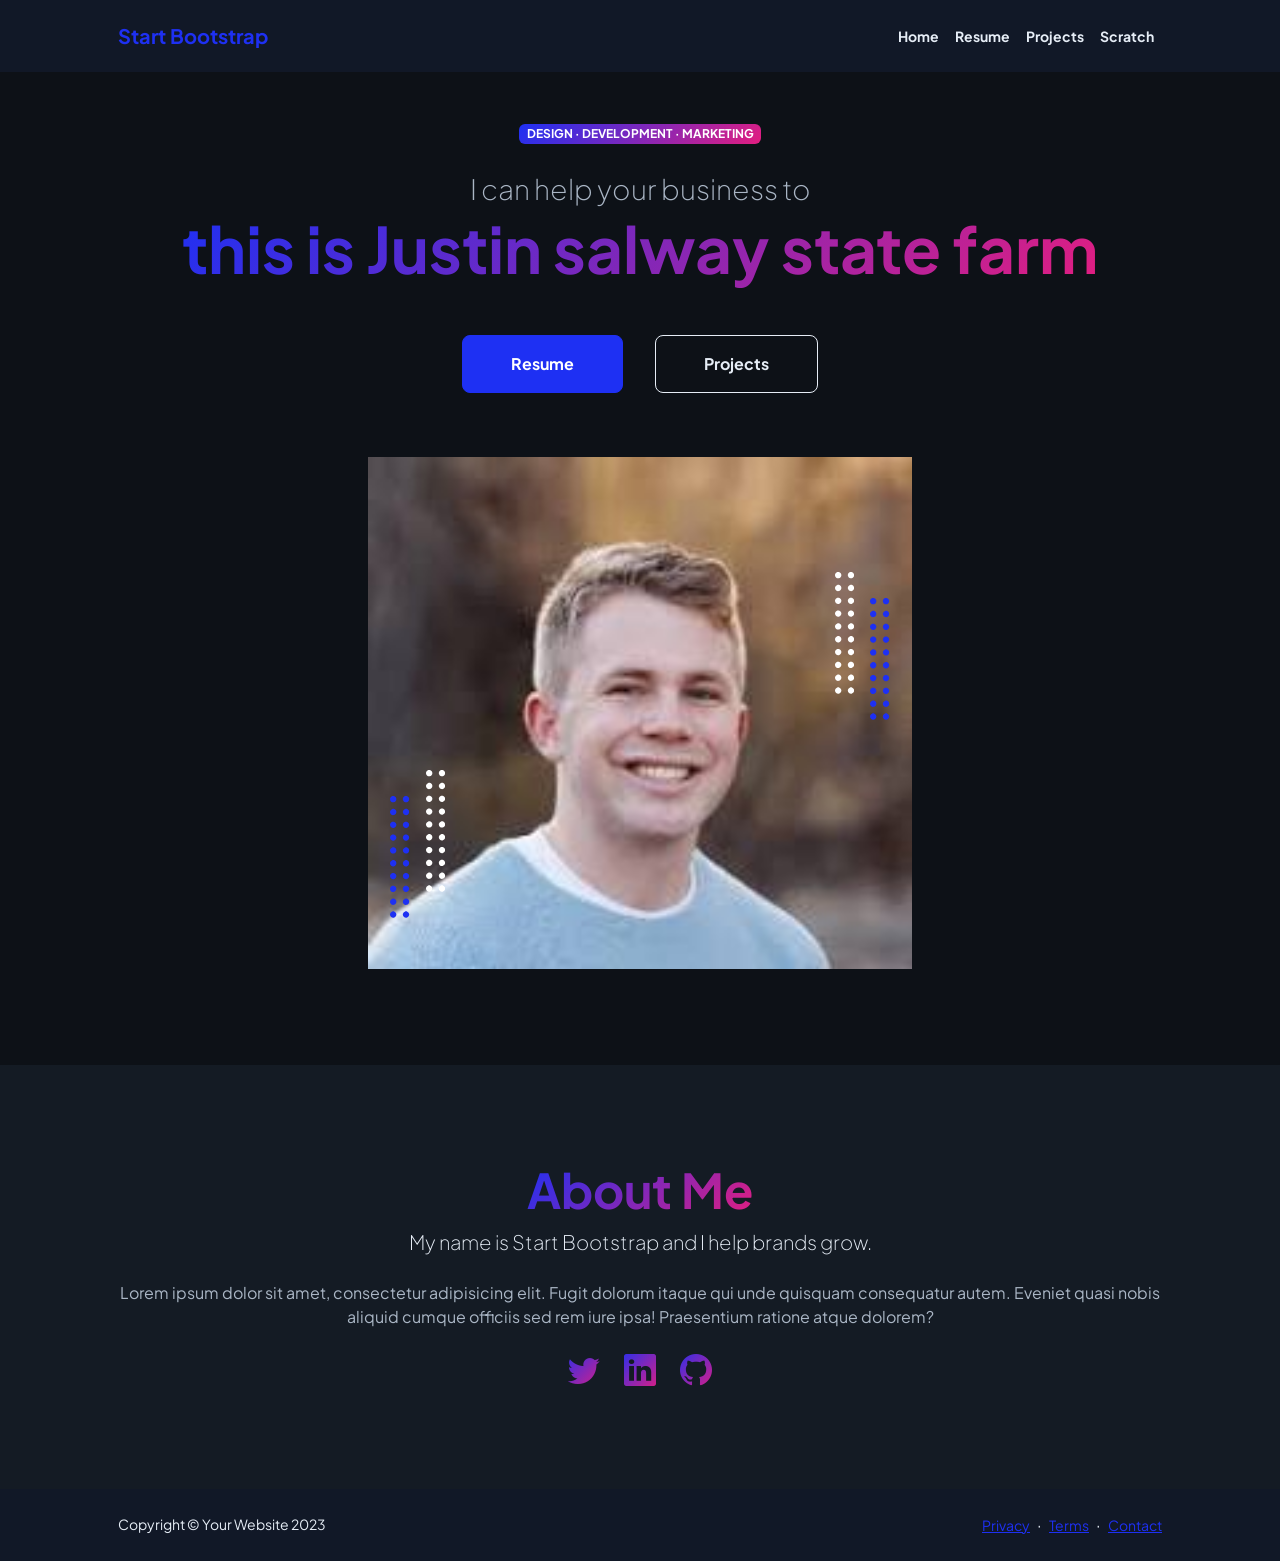
==== index.html @ d8472a76 "Add files via upload" ====
<!DOCTYPE html>
<html lang="en">
    <head>
        <meta charset="utf-8" />
        <meta name="viewport" content="width=device-width, initial-scale=1, shrink-to-fit=no" />
        <meta name="description" content="" />
        <meta name="author" content="" />
        <title>Personal - Start Bootstrap Theme</title>
        <!-- Favicon-->
        <link rel="icon" type="image/x-icon" href="assets/favicon.ico" />
        <!-- Custom Google font-->
        <link rel="preconnect" href="https://fonts.googleapis.com" />
        <link rel="preconnect" href="https://fonts.gstatic.com" crossorigin />
        <link href="https://fonts.googleapis.com/css2?family=Plus+Jakarta+Sans:wght@100;200;300;400;500;600;700;800;900&amp;display=swap" rel="stylesheet" />
        <!-- Bootstrap icons-->
        <link href="https://cdn.jsdelivr.net/npm/bootstrap-icons@1.8.1/font/bootstrap-icons.css" rel="stylesheet" />
        <!-- Core theme CSS (includes Bootstrap)-->
        <link href="css/styles.css" rel="stylesheet" />
    </head>
    <body class="d-flex flex-column h-100">
        <main class="flex-shrink-0">
            <!-- Navigation-->
            <nav class="navbar navbar-expand-lg navbar-light bg-white py-3">
                <div class="container px-5">
                    <a class="navbar-brand" href="index.html"><span class="fw-bolder text-primary">Start Bootstrap</span></a>
                    <button class="navbar-toggler" type="button" data-bs-toggle="collapse" data-bs-target="#navbarSupportedContent" aria-controls="navbarSupportedContent" aria-expanded="false" aria-label="Toggle navigation"><span class="navbar-toggler-icon"></span></button>
                    <div class="collapse navbar-collapse" id="navbarSupportedContent">
                        <ul class="navbar-nav ms-auto mb-2 mb-lg-0 small fw-bolder">
                            <li class="nav-item"><a class="nav-link" href="index.html">Home</a></li>
                            <li class="nav-item"><a class="nav-link" href="resume.html">Resume</a></li>
                            <li class="nav-item"><a class="nav-link" href="projects.html">Projects</a></li>
                            <li class="nav-item"><a class="nav-link" href="scratch.html">Scratch</a></li>
                        </ul>
                    </div>
                </div>
            </nav>
            <!-- Header-->
            <header class="py-5">
                <div class="container px-5 pb-5">
                    <div class="row gx-5 align-items-center">
                        <div class="col-xxl-5">
                            <!-- Header text content-->
                            <div class="text-center text-xxl-start">
                                <div class="badge bg-gradient-primary-to-secondary text-white mb-4"><div class="text-uppercase">Design &middot; Development &middot; Marketing</div></div>
                                <div class="fs-3 fw-light text-muted">I can help your business to</div>
                                <h1 class="display-3 fw-bolder mb-5"><span class="text-gradient d-inline">this is Justin salway state farm</span></h1>
                                <div class="d-grid gap-3 d-sm-flex justify-content-sm-center justify-content-xxl-start mb-3">
                                    <a class="btn btn-primary btn-lg px-5 py-3 me-sm-3 fs-6 fw-bolder" href="resume.html">Resume</a>
                                    <a class="btn btn-outline-dark btn-lg px-5 py-3 fs-6 fw-bolder" href="projects.html">Projects</a>
                                </div>
                            </div>
                        </div>
                        <div class="col-xxl-7">
                            <!-- Header profile picture-->
                            <div class="d-flex justify-content-center mt-5 mt-xxl-0">
                                <div class="profile bg-gradient-primary-to-secondary">
                                    <!-- TIP: For best results, use a photo with a transparent background like the demo example below-->
                                    <!-- Watch a tutorial on how to do this on YouTube (link)-->
                                    <img class="profile-img" src="assets/profile.jpg" alt="..." />
                                    <div class="dots-1">
                                        <!-- SVG Dots-->
                                        <svg version="1.1" xmlns="http://www.w3.org/2000/svg" xmlns:xlink="http://www.w3.org/1999/xlink" x="0px" y="0px" viewBox="0 0 191.6 1215.4" style="enable-background: new 0 0 191.6 1215.4" xml:space="preserve">
                                            <g transform="translate(0.000000,1280.000000) scale(0.100000,-0.100000)">
                                                <path d="M227.7,12788.6c-105-35-200-141-222-248c-43-206,163-412,369-369c155,32,275,190,260,339c-11,105-90,213-190,262        C383.7,12801.6,289.7,12808.6,227.7,12788.6z"></path>
                                                <path d="M1507.7,12788.6c-151-50-253-216-222-362c25-119,136-230,254-255c194-41,395,142,375,339c-11,105-90,213-190,262        C1663.7,12801.6,1569.7,12808.6,1507.7,12788.6z"></path>
                                                <path d="M227.7,11508.6c-105-35-200-141-222-248c-43-206,163-412,369-369c155,32,275,190,260,339c-11,105-90,213-190,262        C383.7,11521.6,289.7,11528.6,227.7,11508.6z"></path>
                                                <path d="M1507.7,11508.6c-151-50-253-216-222-362c25-119,136-230,254-255c194-41,395,142,375,339c-11,105-90,213-190,262        C1663.7,11521.6,1569.7,11528.6,1507.7,11508.6z"></path>
                                                <path d="M227.7,10228.6c-105-35-200-141-222-248c-43-206,163-412,369-369c155,32,275,190,260,339c-11,105-90,213-190,262        C383.7,10241.6,289.7,10248.6,227.7,10228.6z"></path>
                                                <path d="M1507.7,10228.6c-105-35-200-141-222-248c-43-206,163-412,369-369c155,32,275,190,260,339c-11,105-90,213-190,262        C1663.7,10241.6,1569.7,10248.6,1507.7,10228.6z"></path>
                                                <path d="M227.7,8948.6c-105-35-200-141-222-248c-43-206,163-412,369-369c155,32,275,190,260,339c-11,105-90,213-190,262        C383.7,8961.6,289.7,8968.6,227.7,8948.6z"></path>
                                                <path d="M1507.7,8948.6c-105-35-200-141-222-248c-43-206,163-412,369-369c155,32,275,190,260,339c-11,105-90,213-190,262        C1663.7,8961.6,1569.7,8968.6,1507.7,8948.6z"></path>
                                                <path d="M227.7,7668.6c-105-35-200-141-222-248c-43-206,163-412,369-369c155,32,275,190,260,339c-11,105-90,213-190,262        C383.7,7681.6,289.7,7688.6,227.7,7668.6z"></path>
                                                <path d="M1507.7,7668.6c-105-35-200-141-222-248c-43-206,163-412,369-369c155,32,275,190,260,339c-11,105-90,213-190,262        C1663.7,7681.6,1569.7,7688.6,1507.7,7668.6z"></path>
                                                <path d="M227.7,6388.6c-105-35-200-141-222-248c-43-206,163-412,369-369c155,32,275,190,260,339c-11,105-90,213-190,262        C383.7,6401.6,289.7,6408.6,227.7,6388.6z"></path>
                                                <path d="M1507.7,6388.6c-105-35-200-141-222-248c-43-206,163-412,369-369c155,32,275,190,260,339c-11,105-90,213-190,262        C1663.7,6401.6,1569.7,6408.6,1507.7,6388.6z"></path>
                                                <path d="M227.7,5108.6c-105-35-200-141-222-248c-43-206,163-412,369-369c155,32,275,190,260,339c-11,105-90,213-190,262        C383.7,5121.6,289.7,5128.6,227.7,5108.6z"></path>
                                                <path d="M1507.7,5108.6c-105-35-200-141-222-248c-43-206,163-412,369-369c155,32,275,190,260,339c-11,105-90,213-190,262        C1663.7,5121.6,1569.7,5128.6,1507.7,5108.6z"></path>
                                                <path d="M227.7,3828.6c-105-35-200-141-222-248c-43-206,163-412,369-369c155,32,275,190,260,339c-11,105-90,213-190,262        C383.7,3841.6,289.7,3848.6,227.7,3828.6z"></path>
                                                <path d="M1507.7,3828.6c-105-35-200-141-222-248c-43-206,163-412,369-369c155,32,275,190,260,339c-11,105-90,213-190,262        C1663.7,3841.6,1569.7,3848.6,1507.7,3828.6z"></path>
                                                <path d="M227.7,2548.6c-105-35-200-141-222-248c-43-206,163-412,369-369c155,32,275,190,260,339c-11,105-90,213-190,262        C383.7,2561.6,289.7,2568.6,227.7,2548.6z"></path>
                                                <path d="M1507.7,2548.6c-105-35-200-141-222-248c-43-206,163-412,369-369c155,32,275,190,260,339c-11,105-90,213-190,262        C1663.7,2561.6,1569.7,2568.6,1507.7,2548.6z"></path>
                                                <path d="M227.7,1268.6c-105-35-200-141-222-248c-43-206,163-412,369-369c155,32,275,190,260,339c-11,105-90,213-190,262        C383.7,1281.6,289.7,1288.6,227.7,1268.6z"></path>
                                                <path d="M1507.7,1268.6c-105-35-200-141-222-248c-43-206,163-412,369-369c155,32,275,190,260,339c-11,105-90,213-190,262        C1663.7,1281.6,1569.7,1288.6,1507.7,1268.6z"></path>
                                            </g>
                                        </svg>
                                        <!-- END of SVG dots-->
                                    </div>
                                    <div class="dots-2">
                                        <!-- SVG Dots-->
                                        <svg version="1.1" xmlns="http://www.w3.org/2000/svg" xmlns:xlink="http://www.w3.org/1999/xlink" x="0px" y="0px" viewBox="0 0 191.6 1215.4" style="enable-background: new 0 0 191.6 1215.4" xml:space="preserve">
                                            <g transform="translate(0.000000,1280.000000) scale(0.100000,-0.100000)">
                                                <path d="M227.7,12788.6c-105-35-200-141-222-248c-43-206,163-412,369-369c155,32,275,190,260,339c-11,105-90,213-190,262        C383.7,12801.6,289.7,12808.6,227.7,12788.6z"></path>
                                                <path d="M1507.7,12788.6c-151-50-253-216-222-362c25-119,136-230,254-255c194-41,395,142,375,339c-11,105-90,213-190,262        C1663.7,12801.6,1569.7,12808.6,1507.7,12788.6z"></path>
                                                <path d="M227.7,11508.6c-105-35-200-141-222-248c-43-206,163-412,369-369c155,32,275,190,260,339c-11,105-90,213-190,262        C383.7,11521.6,289.7,11528.6,227.7,11508.6z"></path>
                                                <path d="M1507.7,11508.6c-151-50-253-216-222-362c25-119,136-230,254-255c194-41,395,142,375,339c-11,105-90,213-190,262        C1663.7,11521.6,1569.7,11528.6,1507.7,11508.6z"></path>
                                                <path d="M227.7,10228.6c-105-35-200-141-222-248c-43-206,163-412,369-369c155,32,275,190,260,339c-11,105-90,213-190,262        C383.7,10241.6,289.7,10248.6,227.7,10228.6z"></path>
                                                <path d="M1507.7,10228.6c-105-35-200-141-222-248c-43-206,163-412,369-369c155,32,275,190,260,339c-11,105-90,213-190,262        C1663.7,10241.6,1569.7,10248.6,1507.7,10228.6z"></path>
                                                <path d="M227.7,8948.6c-105-35-200-141-222-248c-43-206,163-412,369-369c155,32,275,190,260,339c-11,105-90,213-190,262        C383.7,8961.6,289.7,8968.6,227.7,8948.6z"></path>
                                                <path d="M1507.7,8948.6c-105-35-200-141-222-248c-43-206,163-412,369-369c155,32,275,190,260,339c-11,105-90,213-190,262        C1663.7,8961.6,1569.7,8968.6,1507.7,8948.6z"></path>
                                                <path d="M227.7,7668.6c-105-35-200-141-222-248c-43-206,163-412,369-369c155,32,275,190,260,339c-11,105-90,213-190,262        C383.7,7681.6,289.7,7688.6,227.7,7668.6z"></path>
                                                <path d="M1507.7,7668.6c-105-35-200-141-222-248c-43-206,163-412,369-369c155,32,275,190,260,339c-11,105-90,213-190,262        C1663.7,7681.6,1569.7,7688.6,1507.7,7668.6z"></path>
                                                <path d="M227.7,6388.6c-105-35-200-141-222-248c-43-206,163-412,369-369c155,32,275,190,260,339c-11,105-90,213-190,262        C383.7,6401.6,289.7,6408.6,227.7,6388.6z"></path>
                                                <path d="M1507.7,6388.6c-105-35-200-141-222-248c-43-206,163-412,369-369c155,32,275,190,260,339c-11,105-90,213-190,262        C1663.7,6401.6,1569.7,6408.6,1507.7,6388.6z"></path>
                                                <path d="M227.7,5108.6c-105-35-200-141-222-248c-43-206,163-412,369-369c155,32,275,190,260,339c-11,105-90,213-190,262        C383.7,5121.6,289.7,5128.6,227.7,5108.6z"></path>
                                                <path d="M1507.7,5108.6c-105-35-200-141-222-248c-43-206,163-412,369-369c155,32,275,190,260,339c-11,105-90,213-190,262        C1663.7,5121.6,1569.7,5128.6,1507.7,5108.6z"></path>
                                                <path d="M227.7,3828.6c-105-35-200-141-222-248c-43-206,163-412,369-369c155,32,275,190,260,339c-11,105-90,213-190,262        C383.7,3841.6,289.7,3848.6,227.7,3828.6z"></path>
                                                <path d="M1507.7,3828.6c-105-35-200-141-222-248c-43-206,163-412,369-369c155,32,275,190,260,339c-11,105-90,213-190,262        C1663.7,3841.6,1569.7,3848.6,1507.7,3828.6z"></path>
                                                <path d="M227.7,2548.6c-105-35-200-141-222-248c-43-206,163-412,369-369c155,32,275,190,260,339c-11,105-90,213-190,262        C383.7,2561.6,289.7,2568.6,227.7,2548.6z"></path>
                                                <path d="M1507.7,2548.6c-105-35-200-141-222-248c-43-206,163-412,369-369c155,32,275,190,260,339c-11,105-90,213-190,262        C1663.7,2561.6,1569.7,2568.6,1507.7,2548.6z"></path>
                                                <path d="M227.7,1268.6c-105-35-200-141-222-248c-43-206,163-412,369-369c155,32,275,190,260,339c-11,105-90,213-190,262        C383.7,1281.6,289.7,1288.6,227.7,1268.6z"></path>
                                                <path d="M1507.7,1268.6c-105-35-200-141-222-248c-43-206,163-412,369-369c155,32,275,190,260,339c-11,105-90,213-190,262        C1663.7,1281.6,1569.7,1288.6,1507.7,1268.6z"></path>
                                            </g>
                                        </svg>
                                        <!-- END of SVG dots-->
                                    </div>
                                    <div class="dots-3">
                                        <!-- SVG Dots-->
                                        <svg version="1.1" xmlns="http://www.w3.org/2000/svg" xmlns:xlink="http://www.w3.org/1999/xlink" x="0px" y="0px" viewBox="0 0 191.6 1215.4" style="enable-background: new 0 0 191.6 1215.4" xml:space="preserve">
                                            <g transform="translate(0.000000,1280.000000) scale(0.100000,-0.100000)">
                                                <path d="M227.7,12788.6c-105-35-200-141-222-248c-43-206,163-412,369-369c155,32,275,190,260,339c-11,105-90,213-190,262        C383.7,12801.6,289.7,12808.6,227.7,12788.6z"></path>
                                                <path d="M1507.7,12788.6c-151-50-253-216-222-362c25-119,136-230,254-255c194-41,395,142,375,339c-11,105-90,213-190,262        C1663.7,12801.6,1569.7,12808.6,1507.7,12788.6z"></path>
                                                <path d="M227.7,11508.6c-105-35-200-141-222-248c-43-206,163-412,369-369c155,32,275,190,260,339c-11,105-90,213-190,262        C383.7,11521.6,289.7,11528.6,227.7,11508.6z"></path>
                                                <path d="M1507.7,11508.6c-151-50-253-216-222-362c25-119,136-230,254-255c194-41,395,142,375,339c-11,105-90,213-190,262        C1663.7,11521.6,1569.7,11528.6,1507.7,11508.6z"></path>
                                                <path d="M227.7,10228.6c-105-35-200-141-222-248c-43-206,163-412,369-369c155,32,275,190,260,339c-11,105-90,213-190,262        C383.7,10241.6,289.7,10248.6,227.7,10228.6z"></path>
                                                <path d="M1507.7,10228.6c-105-35-200-141-222-248c-43-206,163-412,369-369c155,32,275,190,260,339c-11,105-90,213-190,262        C1663.7,10241.6,1569.7,10248.6,1507.7,10228.6z"></path>
                                                <path d="M227.7,8948.6c-105-35-200-141-222-248c-43-206,163-412,369-369c155,32,275,190,260,339c-11,105-90,213-190,262        C383.7,8961.6,289.7,8968.6,227.7,8948.6z"></path>
                                                <path d="M1507.7,8948.6c-105-35-200-141-222-248c-43-206,163-412,369-369c155,32,275,190,260,339c-11,105-90,213-190,262        C1663.7,8961.6,1569.7,8968.6,1507.7,8948.6z"></path>
                                                <path d="M227.7,7668.6c-105-35-200-141-222-248c-43-206,163-412,369-369c155,32,275,190,260,339c-11,105-90,213-190,262        C383.7,7681.6,289.7,7688.6,227.7,7668.6z"></path>
                                                <path d="M1507.7,7668.6c-105-35-200-141-222-248c-43-206,163-412,369-369c155,32,275,190,260,339c-11,105-90,213-190,262        C1663.7,7681.6,1569.7,7688.6,1507.7,7668.6z"></path>
                                                <path d="M227.7,6388.6c-105-35-200-141-222-248c-43-206,163-412,369-369c155,32,275,190,260,339c-11,105-90,213-190,262        C383.7,6401.6,289.7,6408.6,227.7,6388.6z"></path>
                                                <path d="M1507.7,6388.6c-105-35-200-141-222-248c-43-206,163-412,369-369c155,32,275,190,260,339c-11,105-90,213-190,262        C1663.7,6401.6,1569.7,6408.6,1507.7,6388.6z"></path>
                                                <path d="M227.7,5108.6c-105-35-200-141-222-248c-43-206,163-412,369-369c155,32,275,190,260,339c-11,105-90,213-190,262        C383.7,5121.6,289.7,5128.6,227.7,5108.6z"></path>
                                                <path d="M1507.7,5108.6c-105-35-200-141-222-248c-43-206,163-412,369-369c155,32,275,190,260,339c-11,105-90,213-190,262        C1663.7,5121.6,1569.7,5128.6,1507.7,5108.6z"></path>
                                                <path d="M227.7,3828.6c-105-35-200-141-222-248c-43-206,163-412,369-369c155,32,275,190,260,339c-11,105-90,213-190,262        C383.7,3841.6,289.7,3848.6,227.7,3828.6z"></path>
                                                <path d="M1507.7,3828.6c-105-35-200-141-222-248c-43-206,163-412,369-369c155,32,275,190,260,339c-11,105-90,213-190,262        C1663.7,3841.6,1569.7,3848.6,1507.7,3828.6z"></path>
                                                <path d="M227.7,2548.6c-105-35-200-141-222-248c-43-206,163-412,369-369c155,32,275,190,260,339c-11,105-90,213-190,262        C383.7,2561.6,289.7,2568.6,227.7,2548.6z"></path>
                                                <path d="M1507.7,2548.6c-105-35-200-141-222-248c-43-206,163-412,369-369c155,32,275,190,260,339c-11,105-90,213-190,262        C1663.7,2561.6,1569.7,2568.6,1507.7,2548.6z"></path>
                                                <path d="M227.7,1268.6c-105-35-200-141-222-248c-43-206,163-412,369-369c155,32,275,190,260,339c-11,105-90,213-190,262        C383.7,1281.6,289.7,1288.6,227.7,1268.6z"></path>
                                                <path d="M1507.7,1268.6c-105-35-200-141-222-248c-43-206,163-412,369-369c155,32,275,190,260,339c-11,105-90,213-190,262        C1663.7,1281.6,1569.7,1288.6,1507.7,1268.6z"></path>
                                            </g>
                                        </svg>
                                        <!-- END of SVG dots-->
                                    </div>
                                    <div class="dots-4">
                                        <!-- SVG Dots-->
                                        <svg version="1.1" xmlns="http://www.w3.org/2000/svg" xmlns:xlink="http://www.w3.org/1999/xlink" x="0px" y="0px" viewBox="0 0 191.6 1215.4" style="enable-background: new 0 0 191.6 1215.4" xml:space="preserve">
                                            <g transform="translate(0.000000,1280.000000) scale(0.100000,-0.100000)">
                                                <path d="M227.7,12788.6c-105-35-200-141-222-248c-43-206,163-412,369-369c155,32,275,190,260,339c-11,105-90,213-190,262        C383.7,12801.6,289.7,12808.6,227.7,12788.6z"></path>
                                                <path d="M1507.7,12788.6c-151-50-253-216-222-362c25-119,136-230,254-255c194-41,395,142,375,339c-11,105-90,213-190,262        C1663.7,12801.6,1569.7,12808.6,1507.7,12788.6z"></path>
                                                <path d="M227.7,11508.6c-105-35-200-141-222-248c-43-206,163-412,369-369c155,32,275,190,260,339c-11,105-90,213-190,262        C383.7,11521.6,289.7,11528.6,227.7,11508.6z"></path>
                                                <path d="M1507.7,11508.6c-151-50-253-216-222-362c25-119,136-230,254-255c194-41,395,142,375,339c-11,105-90,213-190,262        C1663.7,11521.6,1569.7,11528.6,1507.7,11508.6z"></path>
                                                <path d="M227.7,10228.6c-105-35-200-141-222-248c-43-206,163-412,369-369c155,32,275,190,260,339c-11,105-90,213-190,262        C383.7,10241.6,289.7,10248.6,227.7,10228.6z"></path>
                                                <path d="M1507.7,10228.6c-105-35-200-141-222-248c-43-206,163-412,369-369c155,32,275,190,260,339c-11,105-90,213-190,262        C1663.7,10241.6,1569.7,10248.6,1507.7,10228.6z"></path>
                                                <path d="M227.7,8948.6c-105-35-200-141-222-248c-43-206,163-412,369-369c155,32,275,190,260,339c-11,105-90,213-190,262        C383.7,8961.6,289.7,8968.6,227.7,8948.6z"></path>
                                                <path d="M1507.7,8948.6c-105-35-200-141-222-248c-43-206,163-412,369-369c155,32,275,190,260,339c-11,105-90,213-190,262        C1663.7,8961.6,1569.7,8968.6,1507.7,8948.6z"></path>
                                                <path d="M227.7,7668.6c-105-35-200-141-222-248c-43-206,163-412,369-369c155,32,275,190,260,339c-11,105-90,213-190,262        C383.7,7681.6,289.7,7688.6,227.7,7668.6z"></path>
                                                <path d="M1507.7,7668.6c-105-35-200-141-222-248c-43-206,163-412,369-369c155,32,275,190,260,339c-11,105-90,213-190,262        C1663.7,7681.6,1569.7,7688.6,1507.7,7668.6z"></path>
                                                <path d="M227.7,6388.6c-105-35-200-141-222-248c-43-206,163-412,369-369c155,32,275,190,260,339c-11,105-90,213-190,262        C383.7,6401.6,289.7,6408.6,227.7,6388.6z"></path>
                                                <path d="M1507.7,6388.6c-105-35-200-141-222-248c-43-206,163-412,369-369c155,32,275,190,260,339c-11,105-90,213-190,262        C1663.7,6401.6,1569.7,6408.6,1507.7,6388.6z"></path>
                                                <path d="M227.7,5108.6c-105-35-200-141-222-248c-43-206,163-412,369-369c155,32,275,190,260,339c-11,105-90,213-190,262        C383.7,5121.6,289.7,5128.6,227.7,5108.6z"></path>
                                                <path d="M1507.7,5108.6c-105-35-200-141-222-248c-43-206,163-412,369-369c155,32,275,190,260,339c-11,105-90,213-190,262        C1663.7,5121.6,1569.7,5128.6,1507.7,5108.6z"></path>
                                                <path d="M227.7,3828.6c-105-35-200-141-222-248c-43-206,163-412,369-369c155,32,275,190,260,339c-11,105-90,213-190,262        C383.7,3841.6,289.7,3848.6,227.7,3828.6z"></path>
                                                <path d="M1507.7,3828.6c-105-35-200-141-222-248c-43-206,163-412,369-369c155,32,275,190,260,339c-11,105-90,213-190,262        C1663.7,3841.6,1569.7,3848.6,1507.7,3828.6z"></path>
                                                <path d="M227.7,2548.6c-105-35-200-141-222-248c-43-206,163-412,369-369c155,32,275,190,260,339c-11,105-90,213-190,262        C383.7,2561.6,289.7,2568.6,227.7,2548.6z"></path>
                                                <path d="M1507.7,2548.6c-105-35-200-141-222-248c-43-206,163-412,369-369c155,32,275,190,260,339c-11,105-90,213-190,262        C1663.7,2561.6,1569.7,2568.6,1507.7,2548.6z"></path>
                                                <path d="M227.7,1268.6c-105-35-200-141-222-248c-43-206,163-412,369-369c155,32,275,190,260,339c-11,105-90,213-190,262        C383.7,1281.6,289.7,1288.6,227.7,1268.6z"></path>
                                                <path d="M1507.7,1268.6c-105-35-200-141-222-248c-43-206,163-412,369-369c155,32,275,190,260,339c-11,105-90,213-190,262        C1663.7,1281.6,1569.7,1288.6,1507.7,1268.6z"></path>
                                            </g>
                                        </svg>
                                        <!-- END of SVG dots-->
                                    </div>
                                </div>
                            </div>
                        </div>
                    </div>
                </div>
            </header>
            <!-- About Section-->
            <section class="bg-light py-5">
                <div class="container px-5">
                    <div class="row gx-5 justify-content-center">
                        <div class="col-xxl-8">
                            <div class="text-center my-5">
                                <h2 class="display-5 fw-bolder"><span class="text-gradient d-inline">About Me</span></h2>
                                <p class="lead fw-light mb-4">My name is Start Bootstrap and I help brands grow.</p>
                                <p class="text-muted">Lorem ipsum dolor sit amet, consectetur adipisicing elit. Fugit dolorum itaque qui unde quisquam consequatur autem. Eveniet quasi nobis aliquid cumque officiis sed rem iure ipsa! Praesentium ratione atque dolorem?</p>
                                <div class="d-flex justify-content-center fs-2 gap-4">
                                    <a class="text-gradient" href="#!"><i class="bi bi-twitter"></i></a>
                                    <a class="text-gradient" href="#!"><i class="bi bi-linkedin"></i></a>
                                    <a class="text-gradient" href="#!"><i class="bi bi-github"></i></a>
                                </div>
                            </div>
                        </div>
                    </div>
                </div>
            </section>
        </main>
        <!-- Footer-->
        <footer class="bg-white py-4 mt-auto">
            <div class="container px-5">
                <div class="row align-items-center justify-content-between flex-column flex-sm-row">
                    <div class="col-auto"><div class="small m-0">Copyright &copy; Your Website 2023</div></div>
                    <div class="col-auto">
                        <a class="small" href="#!">Privacy</a>
                        <span class="mx-1">&middot;</span>
                        <a class="small" href="#!">Terms</a>
                        <span class="mx-1">&middot;</span>
                        <a class="small" href="#!">Contact</a>
                    </div>
                </div>
            </div>
        </footer>
        <!-- Bootstrap core JS-->
        <script src="https://cdn.jsdelivr.net/npm/bootstrap@5.2.3/dist/js/bootstrap.bundle.min.js"></script>
        <!-- Core theme JS-->
        <script src="js/scripts.js"></script>
    </body>
</html>
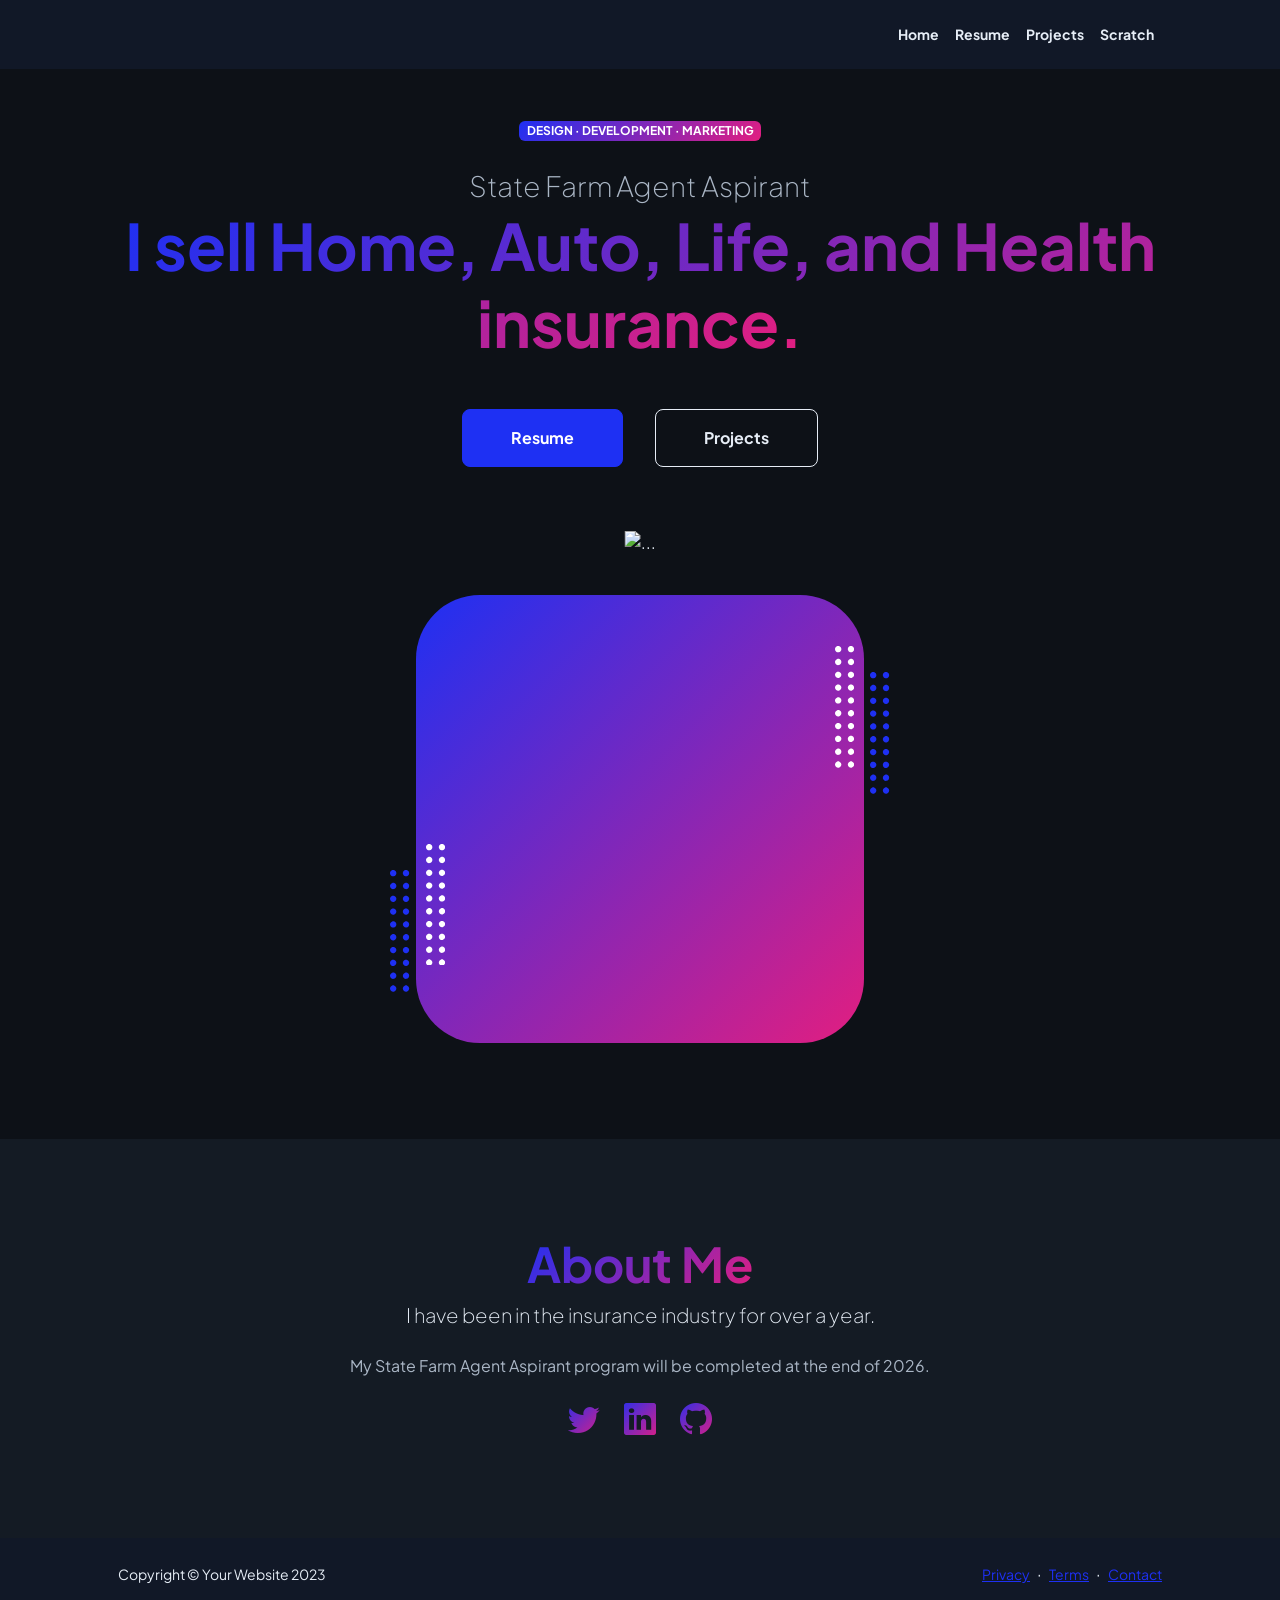
==== commit 820ec76b: "Add files via upload" ====
--- a/index.html
+++ b/index.html
@@ -22,7 +22,6 @@
             <!-- Navigation-->
             <nav class="navbar navbar-expand-lg navbar-light bg-white py-3">
                 <div class="container px-5">
-                    <a class="navbar-brand" href="index.html"><span class="fw-bolder text-primary">Start Bootstrap</span></a>
                     <button class="navbar-toggler" type="button" data-bs-toggle="collapse" data-bs-target="#navbarSupportedContent" aria-controls="navbarSupportedContent" aria-expanded="false" aria-label="Toggle navigation"><span class="navbar-toggler-icon"></span></button>
                     <div class="collapse navbar-collapse" id="navbarSupportedContent">
                         <ul class="navbar-nav ms-auto mb-2 mb-lg-0 small fw-bolder">
@@ -42,8 +41,8 @@
                             <!-- Header text content-->
                             <div class="text-center text-xxl-start">
                                 <div class="badge bg-gradient-primary-to-secondary text-white mb-4"><div class="text-uppercase">Design &middot; Development &middot; Marketing</div></div>
-                                <div class="fs-3 fw-light text-muted">I can help your business to</div>
-                                <h1 class="display-3 fw-bolder mb-5"><span class="text-gradient d-inline">this is Justin salway state farm</span></h1>
+                                <div class="fs-3 fw-light text-muted">State Farm Agent Aspirant</div>
+                                <h1 class="display-3 fw-bolder mb-5"><span class="text-gradient d-inline">I sell Home, Auto, Life, and Health insurance.</span></h1>
                                 <div class="d-grid gap-3 d-sm-flex justify-content-sm-center justify-content-xxl-start mb-3">
                                     <a class="btn btn-primary btn-lg px-5 py-3 me-sm-3 fs-6 fw-bolder" href="resume.html">Resume</a>
                                     <a class="btn btn-outline-dark btn-lg px-5 py-3 fs-6 fw-bolder" href="projects.html">Projects</a>
@@ -56,7 +55,7 @@
                                 <div class="profile bg-gradient-primary-to-secondary">
                                     <!-- TIP: For best results, use a photo with a transparent background like the demo example below-->
                                     <!-- Watch a tutorial on how to do this on YouTube (link)-->
-                                    <img class="profile-img" src="assets/profile.jpg" alt="..." />
+                                    <img class="profile-img" src="Images/State Farm IS PIC.jpg" alt="..." />
                                     <div class="dots-1">
                                         <!-- SVG Dots-->
                                         <svg version="1.1" xmlns="http://www.w3.org/2000/svg" xmlns:xlink="http://www.w3.org/1999/xlink" x="0px" y="0px" viewBox="0 0 191.6 1215.4" style="enable-background: new 0 0 191.6 1215.4" xml:space="preserve">
@@ -182,8 +181,8 @@
                         <div class="col-xxl-8">
                             <div class="text-center my-5">
                                 <h2 class="display-5 fw-bolder"><span class="text-gradient d-inline">About Me</span></h2>
-                                <p class="lead fw-light mb-4">My name is Start Bootstrap and I help brands grow.</p>
-                                <p class="text-muted">Lorem ipsum dolor sit amet, consectetur adipisicing elit. Fugit dolorum itaque qui unde quisquam consequatur autem. Eveniet quasi nobis aliquid cumque officiis sed rem iure ipsa! Praesentium ratione atque dolorem?</p>
+                                <p class="lead fw-light mb-4">I have been in the insurance industry for over a year.</p>
+                                <p class="text-muted">My State Farm Agent Aspirant program will be completed at the end of 2026.</p>
                                 <div class="d-flex justify-content-center fs-2 gap-4">
                                     <a class="text-gradient" href="#!"><i class="bi bi-twitter"></i></a>
                                     <a class="text-gradient" href="#!"><i class="bi bi-linkedin"></i></a>
